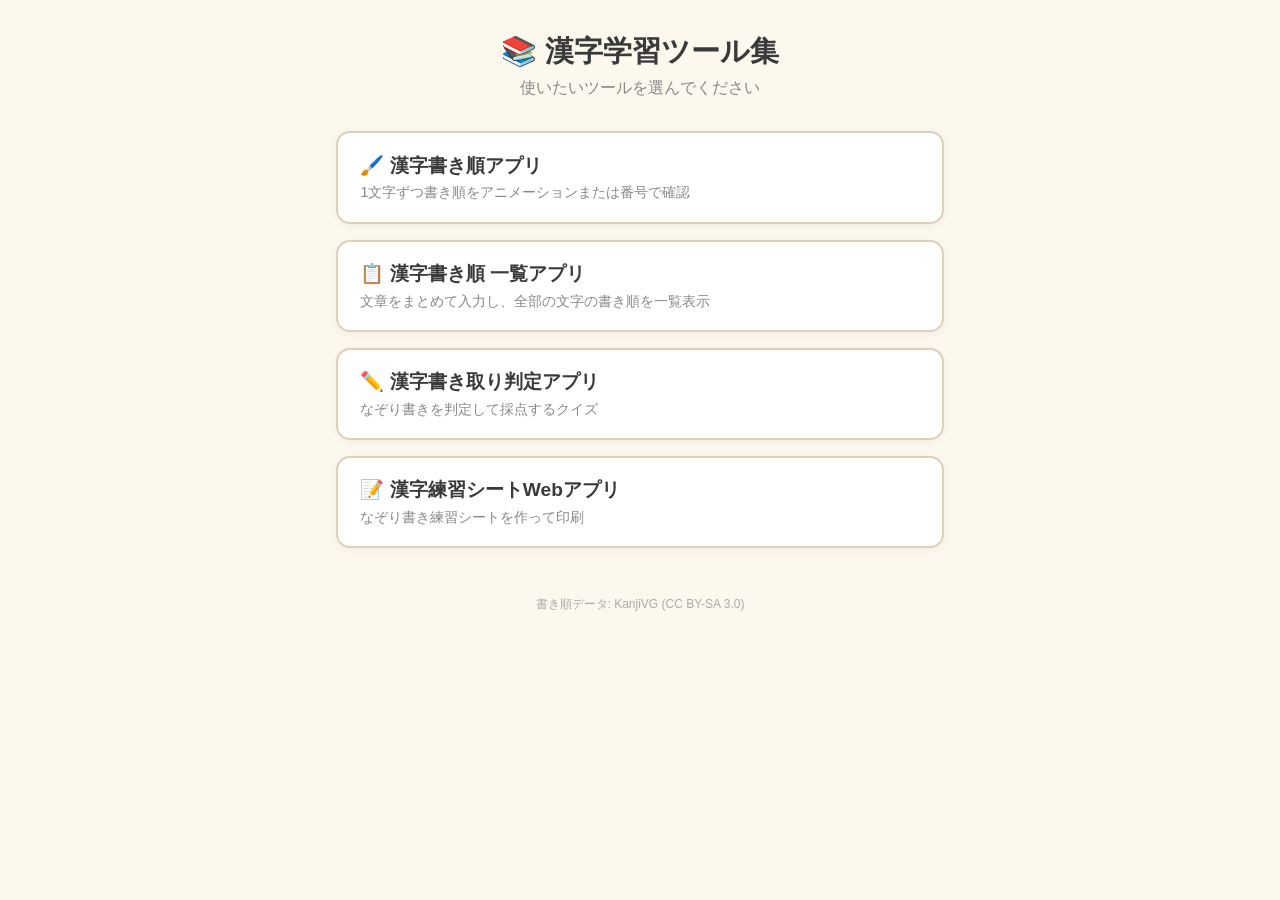
==== index.html @ 9f7bcb17 "Initial commit: 漢字学習ツール集" ====
<!DOCTYPE html>
<html lang="ja">
<head>
<meta charset="UTF-8">
<meta name="viewport" content="width=device-width, initial-scale=1.0">
<title>漢字学習ツール集</title>
<style>
  :root {
    --bg: #fdf8ee;
    --accent: #ff8a3d;
    --ink: #3a3a3a;
    --line: #ddd2b8;
    --card: #ffffff;
  }
  * { box-sizing: border-box; }
  body {
    margin: 0;
    font-family: "Hiragino Maru Gothic ProN", "Yu Gothic", "Meiryo", sans-serif;
    background: var(--bg);
    color: var(--ink);
    min-height: 100vh;
  }
  header {
    text-align: center;
    padding: 2rem 1rem 1rem;
  }
  header h1 { margin: 0; font-size: 1.8rem; }
  header p { color: #888; margin-top: 0.4rem; }
  main {
    max-width: 640px;
    margin: 0 auto;
    padding: 0 1rem 2rem;
    display: grid;
    gap: 1rem;
  }
  a.card {
    display: block;
    background: var(--card);
    border: 2px solid var(--line);
    border-radius: 14px;
    padding: 1.2rem 1.4rem;
    text-decoration: none;
    color: var(--ink);
    box-shadow: 0 2px 8px rgba(0,0,0,0.05);
  }
  a.card:hover { border-color: var(--accent); }
  a.card h2 { margin: 0 0 0.3rem; font-size: 1.2rem; }
  a.card p { margin: 0; color: #888; font-size: 0.9rem; }
  footer {
    text-align: center;
    font-size: 0.75rem;
    color: #aaa;
    padding: 1rem;
  }
</style>
</head>
<body>
  <header>
    <h1>📚 漢字学習ツール集</h1>
    <p>使いたいツールを選んでください</p>
  </header>
  <main>
    <a class="card" href="shojun/">
      <h2>🖌️ 漢字書き順アプリ</h2>
      <p>1文字ずつ書き順をアニメーションまたは番号で確認</p>
    </a>
    <a class="card" href="shojun-ichiran/">
      <h2>📋 漢字書き順 一覧アプリ</h2>
      <p>文章をまとめて入力し、全部の文字の書き順を一覧表示</p>
    </a>
    <a class="card" href="hantei/">
      <h2>✏️ 漢字書き取り判定アプリ</h2>
      <p>なぞり書きを判定して採点するクイズ</p>
    </a>
    <a class="card" href="renshu-sheet/">
      <h2>📝 漢字練習シートWebアプリ</h2>
      <p>なぞり書き練習シートを作って印刷</p>
    </a>
  </main>
  <footer>書き順データ: KanjiVG (CC BY-SA 3.0)</footer>
</body>
</html>
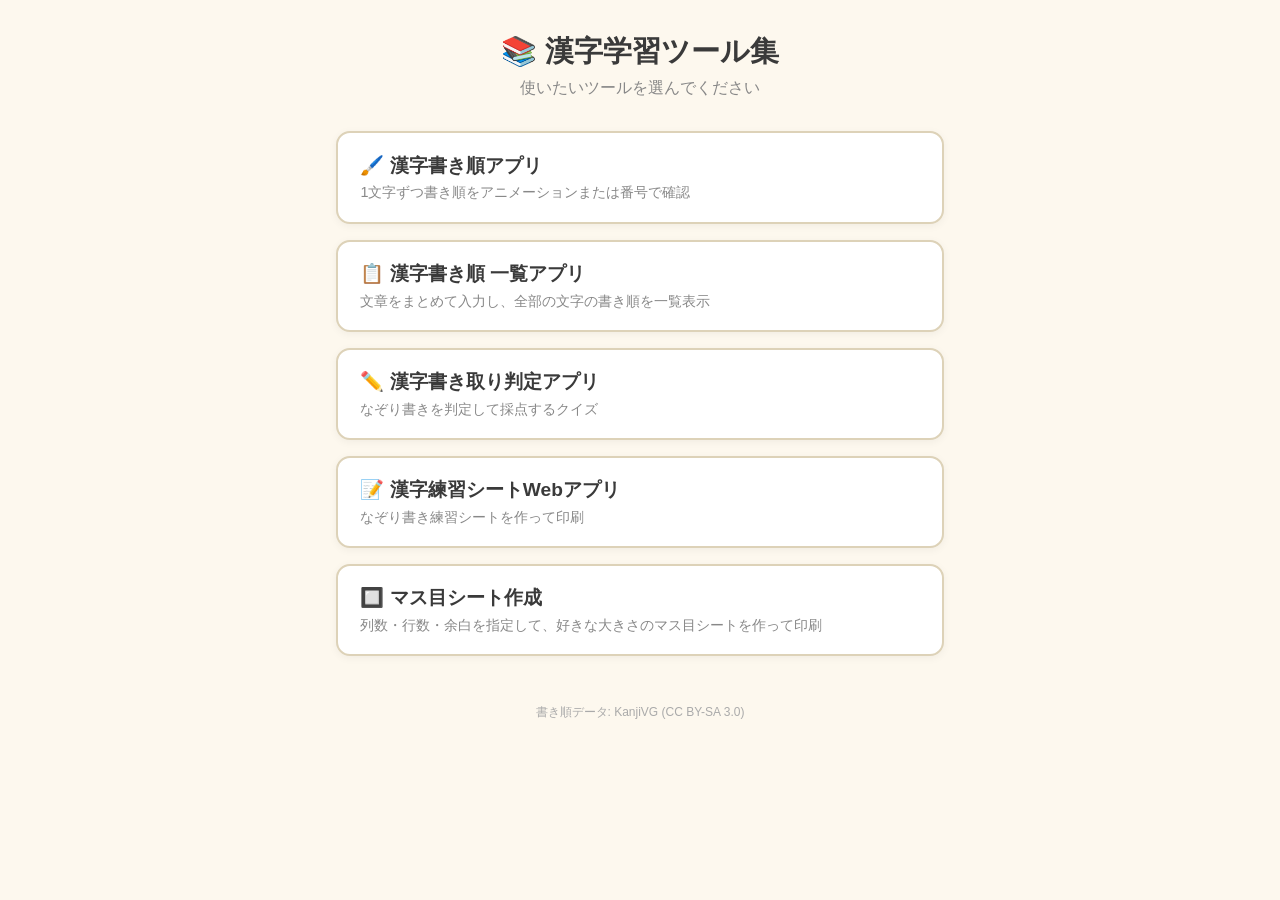
==== commit 0bf1eb87: "マス目シート作成アプリをラインナップに追加" ====
--- a/index.html
+++ b/index.html
@@ -76,6 +76,10 @@
       <h2>📝 漢字練習シートWebアプリ</h2>
       <p>なぞり書き練習シートを作って印刷</p>
     </a>
+    <a class="card" href="masume-sheet/">
+      <h2>🔲 マス目シート作成</h2>
+      <p>列数・行数・余白を指定して、好きな大きさのマス目シートを作って印刷</p>
+    </a>
   </main>
   <footer>書き順データ: KanjiVG (CC BY-SA 3.0)</footer>
 </body>
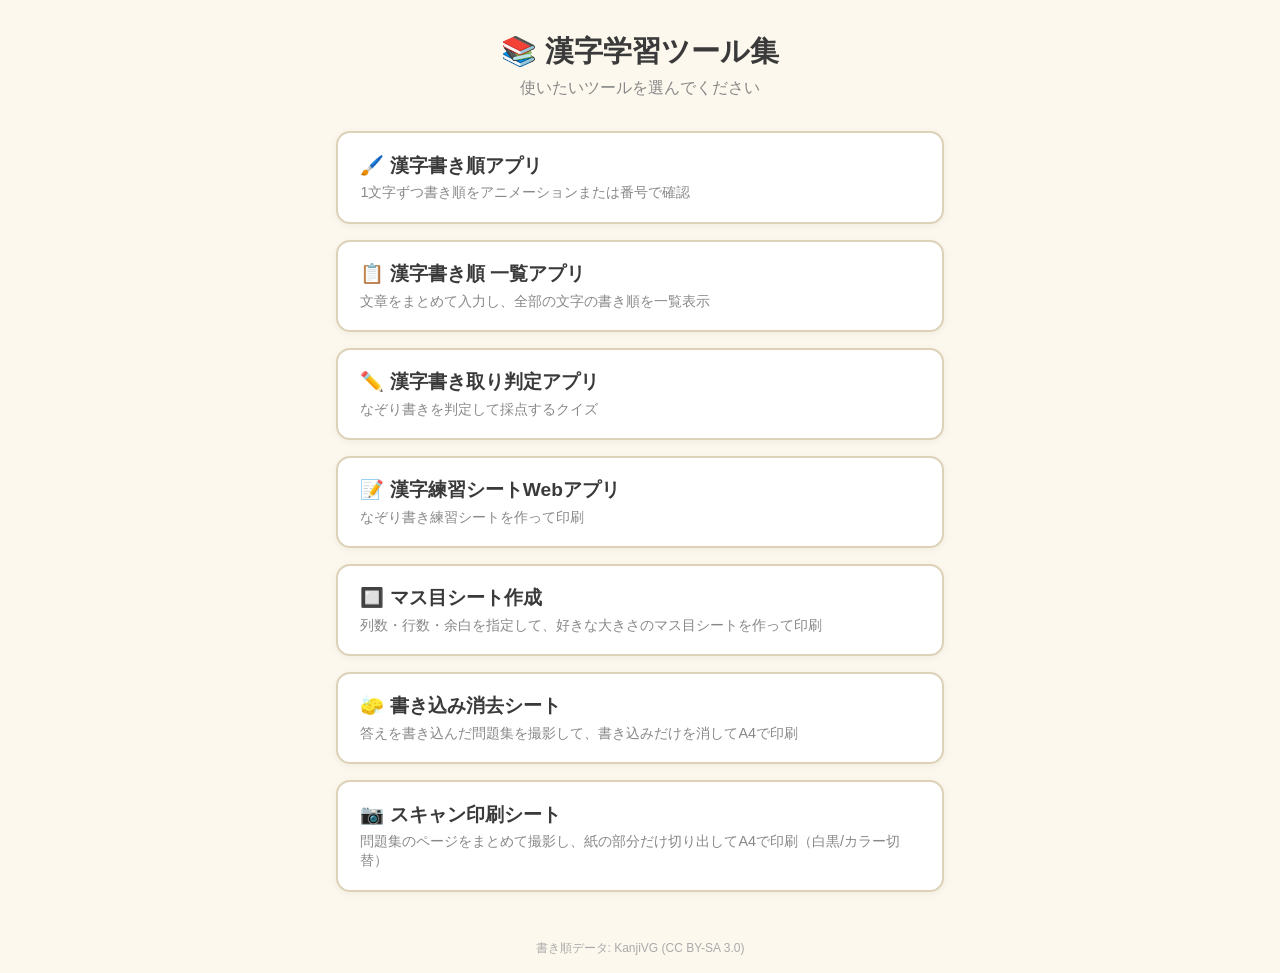
==== commit 823f7f4a: "書き込み消去シートアプリを追加 問題集に直接書き込んだ答えをスマホで撮影し、ペンの色をタップして 拡散塗りつぶしで手書き部分だけを消去、A4で印刷できるアプリ。 かたむき補正・トリミング、手動消しゴム" ====
--- a/index.html
+++ b/index.html
@@ -80,6 +80,14 @@
       <h2>🔲 マス目シート作成</h2>
       <p>列数・行数・余白を指定して、好きな大きさのマス目シートを作って印刷</p>
     </a>
+    <a class="card" href="shoukyo-sheet/">
+      <h2>🧽 書き込み消去シート</h2>
+      <p>答えを書き込んだ問題集を撮影して、書き込みだけを消してA4で印刷</p>
+    </a>
+    <a class="card" href="scan-sheet/">
+      <h2>📷 スキャン印刷シート</h2>
+      <p>問題集のページをまとめて撮影し、紙の部分だけ切り出してA4で印刷（白黒/カラー切替）</p>
+    </a>
   </main>
   <footer>書き順データ: KanjiVG (CC BY-SA 3.0)</footer>
 </body>
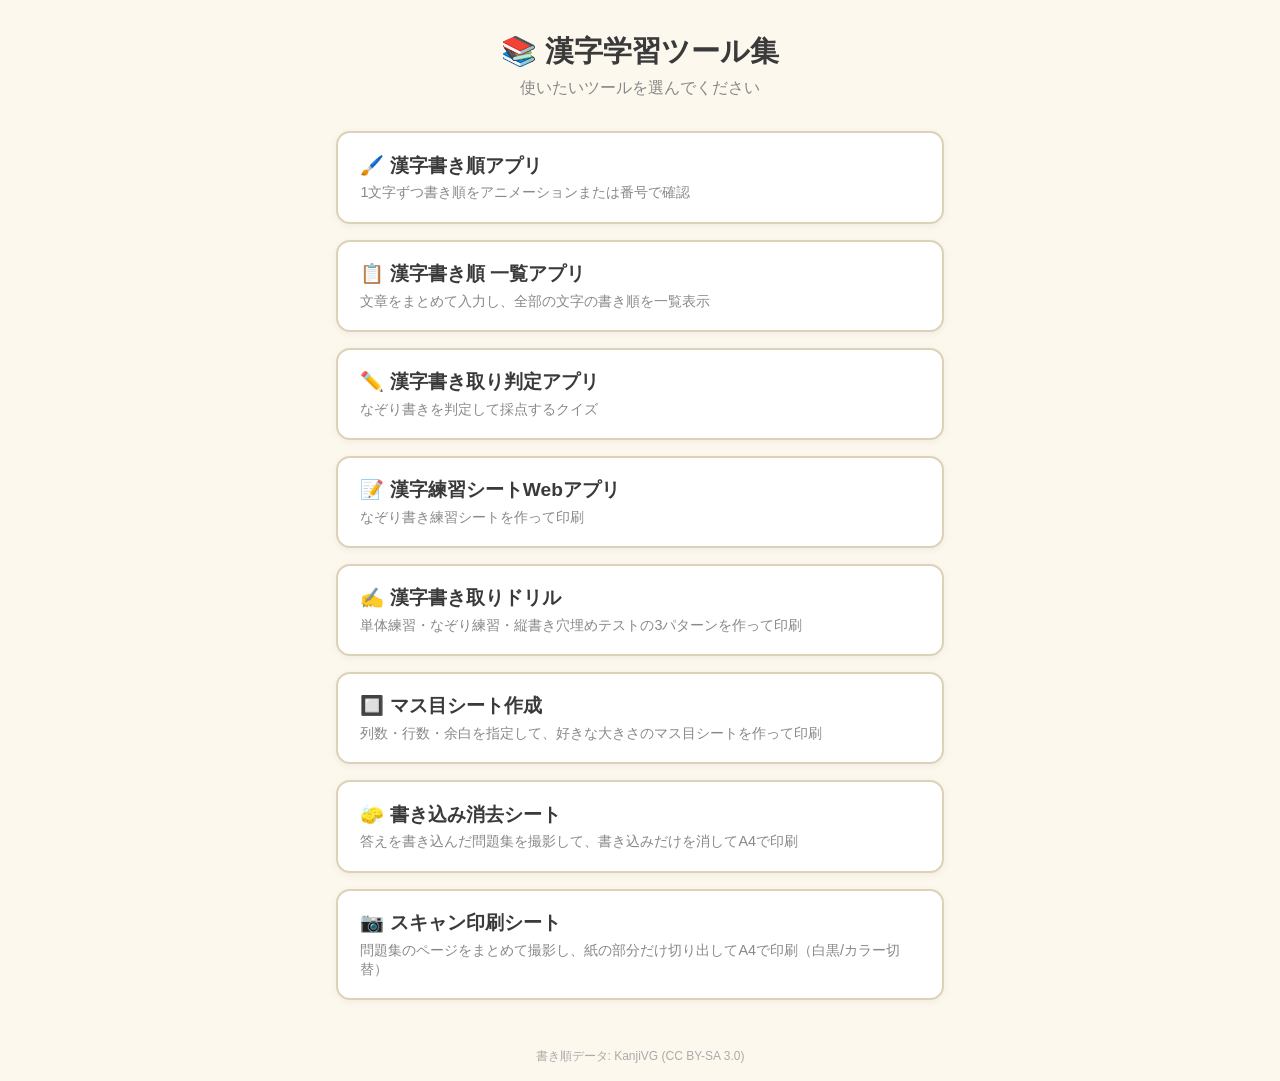
==== commit 6518f696: "漢字書き取りドリル(kakitori-sheet)を追加 漢字単体練習・なぞり練習・縦書き穴埋めテストの3パターンをタブ切替で 使えるツール。KanjiVGでの書き順表示とkuromoji.jsによる" ====
--- a/index.html
+++ b/index.html
@@ -76,6 +76,10 @@
       <h2>📝 漢字練習シートWebアプリ</h2>
       <p>なぞり書き練習シートを作って印刷</p>
     </a>
+    <a class="card" href="kakitori-sheet/">
+      <h2>✍️ 漢字書き取りドリル</h2>
+      <p>単体練習・なぞり練習・縦書き穴埋めテストの3パターンを作って印刷</p>
+    </a>
     <a class="card" href="masume-sheet/">
       <h2>🔲 マス目シート作成</h2>
       <p>列数・行数・余白を指定して、好きな大きさのマス目シートを作って印刷</p>
